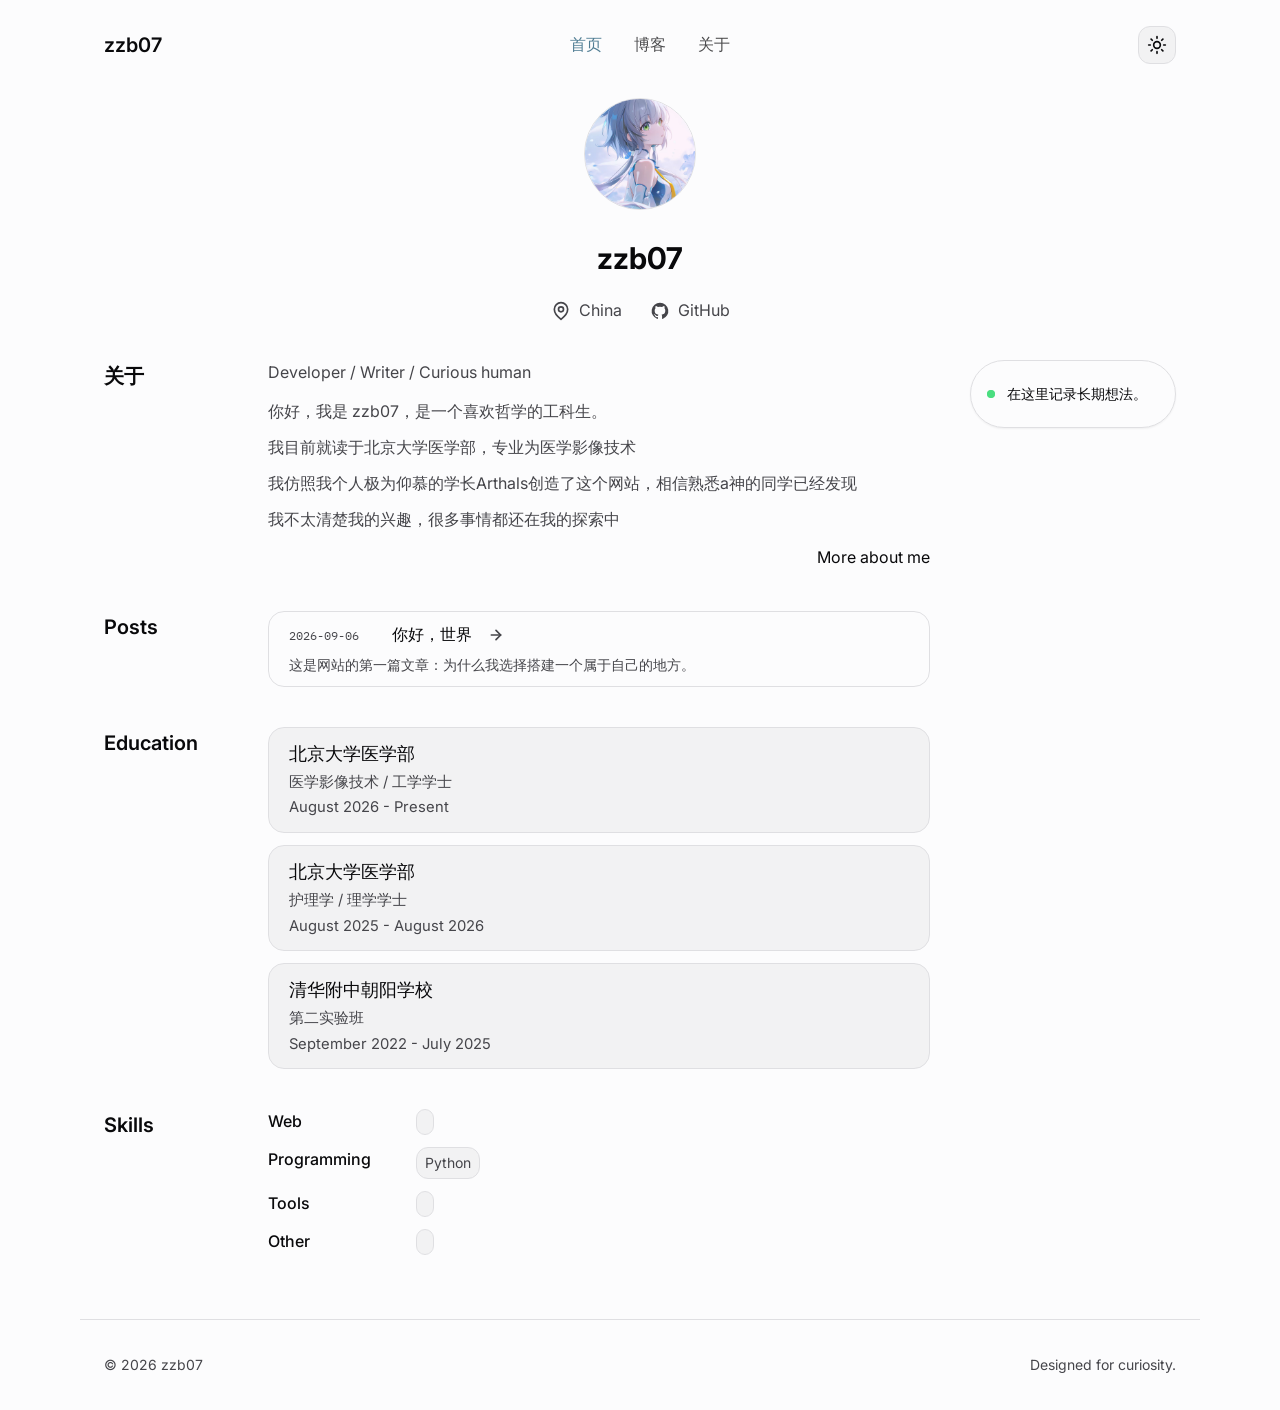
==== index.html @ 04422a49 "我的个人网站初版" ====
<!doctype html>
<html lang="zh-CN">
<head>
  <meta charset="utf-8">
  <meta name="viewport" content="width=device-width, initial-scale=1">
  <title>Home · zzb07</title>
  <meta name="description" content="zzb07 的个人主页与博客。">
  <link rel="preconnect" href="https://fonts.googleapis.com">
  <link rel="preconnect" href="https://fonts.gstatic.com" crossorigin>
  <link href="https://fonts.googleapis.com/css2?family=IBM+Plex+Mono:wght@400;500&family=Inter:wght@400;500;600;700&display=swap" rel="stylesheet">
  <link rel="stylesheet" href="assets/style.css">
  <script>
    if (localStorage.getItem("theme") === "dark" || (!localStorage.getItem("theme") && matchMedia("(prefers-color-scheme: dark)").matches)) {
      document.documentElement.classList.add("dark");
    }
  </script>
</head>
<body>
  <header class="site-header" id="site-header">
    <div class="container nav-inner">
      <a class="brand" href="./index.html">zzb07</a>
      <nav>
        <a href="./index.html">首页</a>
        <a href="./blog.html">博客</a>
        <a href="./about.html">关于</a>
      </nav>
      <div class="nav-actions">
        <button id="theme-toggle" class="icon-button" type="button" aria-label="切换深色模式">
          <svg viewBox="0 0 24 24" fill="none" stroke="currentColor" stroke-width="2" stroke-linecap="round" stroke-linejoin="round" class="theme-icon"><circle cx="12" cy="12" r="4"/><path d="M12 2v2M12 20v2M4.93 4.93l1.41 1.41M17.66 17.66l1.41 1.41M2 12h2M20 12h2M4.93 19.07l1.41-1.41M17.66 6.34l1.41-1.41"/></svg>
        </button>
      </div>
    </div>
  </header>

  <main class="home-shell">
    <section class="identity animate">
      <img class="avatar" src="./assets/avatar.jpg" alt="zzb07 的头像">
      <div class="identity-info">
        <h1>zzb07</h1>
        <div class="identity-meta">
          <span><svg viewBox="0 0 24 24" fill="none" stroke="currentColor" stroke-width="2" stroke-linecap="round" stroke-linejoin="round"><path d="M20 10c0 6-8 12-8 12S4 16 4 10a8 8 0 0 1 16 0Z"/><circle cx="12" cy="10" r="3"/></svg>China</span>
          <a href="https://github.com/bobo-824" target="_blank" rel="noreferrer"><svg viewBox="0 0 24 24" fill="currentColor"><path d="M12 2A10 10 0 0 0 8.84 21.5c.5.08.66-.22.66-.48v-1.7c-2.78.6-3.37-1.34-3.37-1.34-.45-1.16-1.11-1.47-1.11-1.47-.91-.62.07-.61.07-.61 1 .07 1.53 1.03 1.53 1.03.89 1.53 2.34 1.09 2.91.83.09-.65.35-1.09.63-1.34-2.22-.25-4.55-1.11-4.55-4.94 0-1.09.39-1.98 1.03-2.68-.1-.25-.45-1.27.1-2.65 0 0 .84-.27 2.75 1.02a9.58 9.58 0 0 1 5 0c1.91-1.29 2.75-1.02 2.75-1.02.55 1.38.2 2.4.1 2.65.64.7 1.03 1.59 1.03 2.68 0 3.84-2.34 4.68-4.57 4.93.36.31.68.92.68 1.85v2.74c0 .27.16.57.67.48A10 10 0 0 0 12 2Z"/></svg>GitHub</a>
        </div>
      </div>
    </section>

    <div class="home-columns">
      <div class="content animate">
        <section class="section-row">
          <h2>关于</h2>
          <div class="section-body">
            <p class="role-line">Developer / Writer / Curious human</p>
            <div class="about-text">
              <p>你好，我是 zzb07，是一个喜欢哲学的工科生。</p>
              <p>我目前就读于北京大学医学部，专业为医学影像技术</p>
              <p>我仿照我个人极为仰慕的学长Arthals创造了这个网站，相信熟悉a神的同学已经发现</p>
              <p>我不太清楚我的兴趣，很多事情都还在我的探索中</p>
            </div>
            <a class="chip link-chip" href="./about.html">More about me</a>
          </div>
        </section>

        <section class="section-row">
          <h2>Posts</h2>
          <div class="section-body post-stack" id="latest-posts"></div>
        </section>

        <section class="section-row">
          <h2>Education</h2>
          <div class="section-body card-stack">
            <a class="info-card" href="#" target="_blank" rel="noreferrer">
              <h3>北京大学医学部</h3>
              <p>医学影像技术 / 工学学士</p>
              <p>August 2026 - Present</p>
            </a>
            <a class="info-card" href="#" target="_blank" rel="noreferrer">
              <h3>北京大学医学部</h3>
              <p>护理学 / 理学学士</p>
              <p>August 2025 - August 2026</p>
            </a>
            <a class="info-card" href="#" target="_blank" rel="noreferrer">
              <h3>清华附中朝阳学校</h3>
              <p>第二实验班</p>
              <p>September 2022 - July 2025</p>
            </a>
          </div>
        </section>

        <section class="section-row">
          <h2>Skills</h2>
          <div class="section-body card-stack">
            <div class="skill-row"><h3>Web</h3><div class="skill-list"><span></span></div></div>
            <div class="skill-row"><h3>Programming</h3><div class="skill-list"><span>Python</span></div></div>
            <div class="skill-row"><h3>Tools</h3><div class="skill-list"><span></span></div></div>
            <div class="skill-row"><h3>Other</h3><div class="skill-list"><span></span></div></div>
          </div>
        </section>
      </div>

      <aside class="status-rail animate">
        <div class="status-card">
          <span class="status-dot"></span>
          <p>在这里记录长期想法。</p>
        </div>
      </aside>
    </div>
  </main>

  <footer class="site-footer">
    <div class="container footer-inner">
      <p>© 2026 zzb07</p>
      <p>Designed for curiosity.</p>
    </div>
  </footer>

  <script src="assets/main.js" type="module"></script>
</body>
</html>
---- assets/style.css ----
:root{--background:210 33% 99%;--foreground:240 10% 3.9%;--muted:240 4.8% 95%;--muted-foreground:240 3.8% 28.1%;--primary:200 29% 45%;--primary-foreground:0 0% 92.5%;--border:240 5.9% 88%;--radius:.5rem;--font:"Inter","Helvetica Neue",Arial,sans-serif;--mono:"IBM Plex Mono",ui-monospace,SFMono-Regular,Consolas,monospace}
html.dark{--background:240 20.54% 5.2%;--foreground:0 0% 98%;--muted:240 5.9% 12%;--muted-foreground:240 5% 74.9%;--primary:195 95% 85%;--primary-foreground:240 3.7% 15.9%;--border:240 3.7% 19.9%}
*{box-sizing:border-box;border-width:0;border-style:solid;border-color:hsl(var(--border))}html{scroll-behavior:smooth;color-scheme:light}html.dark{color-scheme:dark}body{margin:0;background:hsl(var(--background));color:hsl(var(--foreground));font-family:var(--font);font-size:16px;line-height:1.6;-webkit-font-smoothing:antialiased}
a{color:inherit;text-decoration:none;transition:color .2s ease}a:hover{color:hsl(var(--primary))}button{font:inherit;color:inherit;cursor:pointer}
.container{width:min(70rem,100%);margin-inline:auto;padding-inline:1.5rem}
.site-header{position:sticky;top:1rem;z-index:50;margin-bottom:2.5rem;border:1px solid transparent}.site-header.not-top{margin-inline:auto;border-color:hsl(var(--border));background:hsl(var(--background));box-shadow:0 10px 15px -3px rgb(24 24 27 / .08),0 4px 6px -4px rgb(24 24 27 / .06)}
.nav-inner{display:flex;align-items:center;justify-content:space-between;gap:1rem;min-height:56px}.brand{font-size:1.25rem;font-weight:600}.site-header nav{display:flex;gap:.5rem}.site-header nav a{padding:.5rem .75rem;font-weight:500;opacity:.72}.site-header nav a:hover,.site-header nav a.active{color:hsl(var(--primary));opacity:1}
.nav-actions{display:flex}.icon-button{display:inline-flex;align-items:center;justify-content:center;width:38px;height:38px;border:1px solid hsl(var(--border));border-radius:.75rem;background:hsl(var(--muted))}.icon-button:hover{color:hsl(var(--primary))}.theme-icon{width:20px;height:20px}
.home-shell{width:min(70rem,100%);margin-inline:auto;padding-inline:1.5rem}.identity{display:flex;flex-direction:column;align-items:center;gap:1.5rem;margin-bottom:2.25rem}.avatar{width:7rem;height:7rem;border:1px solid hsl(var(--border));border-radius:50%;object-fit:cover;background:hsl(var(--muted))}.identity-info{display:flex;flex-direction:column;align-items:center;gap:1rem}.identity h1{margin:0;font-size:1.875rem;font-weight:700}.identity-meta{display:flex;flex-wrap:wrap;justify-content:center;gap:1.75rem;color:hsl(var(--muted-foreground))}.identity-meta span,.identity-meta a{display:flex;align-items:center;gap:.5rem}.identity-meta svg{width:20px;height:20px}
.home-columns{display:grid;grid-template-columns:1fr;gap:2.5rem}.content{display:flex;flex-direction:column;gap:2.5rem}.section-row{display:flex;flex-direction:column;gap:1.25rem}.section-row h2{margin:0;font-size:1.25rem;font-weight:600;min-width:9rem}.section-body{flex:1;display:flex;flex-direction:column;gap:.75rem}
.role-line{margin:0;color:hsl(var(--muted-foreground))}.about-text{display:flex;flex-direction:column;gap:.5rem;color:hsl(var(--muted-foreground));line-height:1.75}.about-text p{margin:0}.link-chip{align-self:end}
.post-stack{gap:.5rem}.post-item{position:relative;display:flex;flex-direction:column;border:1px solid hsl(var(--border));border-radius:1rem;background:hsl(var(--background));padding:.625rem 1.25rem;transition:.2s ease}.post-item:hover{background:hsl(var(--muted));color:hsl(var(--foreground))}.post-link{display:flex;flex-direction:column;gap:.5rem}.post-item time{min-width:95px;padding:.25rem 0;color:hsl(var(--muted-foreground));font-family:var(--mono);font-size:.75rem}.post-title-row{display:flex;justify-content:space-between;gap:1rem}.post-title{font-weight:500}.post-excerpt{margin:.25rem 0 0;color:hsl(var(--muted-foreground));font-size:.9rem}.arrow{flex:none;align-self:center;width:16px;height:16px;color:hsl(var(--muted-foreground));transition:.2s ease}.post-item:hover .arrow{color:hsl(var(--primary));transform:translateX(3px)}
.card-stack{gap:.75rem}.info-card{position:relative;display:block;border:1px solid hsl(var(--border));border-radius:1rem;background:hsl(var(--muted));padding:.75rem 1.25rem;transition:.2s ease}.info-card:hover{border-color:hsl(var(--foreground)/.25);box-shadow:0 1px 2px rgb(0 0 0/.06);color:hsl(var(--foreground))}.info-card h2,.info-card h3{margin:0;font-size:1.125rem;font-weight:500}.info-card p{margin:.125rem 0 0;color:hsl(var(--muted-foreground));font-size:.925rem}
.skill-row{display:flex;flex-direction:column;gap:.5rem}.skill-row h3{margin:0;width:100%;font-size:1rem;font-weight:500}.skill-list{display:flex;flex-wrap:wrap;gap:.5rem 1rem}.skill-list span{display:inline-flex;align-items:center;border:1px solid hsl(var(--border));border-radius:.75rem;background:hsl(var(--muted));padding:.25rem .5rem;color:hsl(var(--muted-foreground));font-size:.875rem}
.status-rail{display:none}.status-card{display:flex;align-items:center;gap:.75rem;border:1px solid hsl(var(--border));border-radius:999px;padding:.5rem 1rem;background:hsl(var(--background));box-shadow:0 1px 2px rgb(0 0 0/.05);font-weight:500;font-size:.875rem}.status-dot{position:relative;width:8px;height:8px;border-radius:50%;background:#4ade80}.status-dot:after{content:"";position:absolute;inset:0;border:1px solid #4ade80;border-radius:50%;animation:pulse 2s infinite}
.page{padding:4rem 0}.page-title h1{margin:0;font-size:2.25rem;font-weight:700}.page-title{margin-bottom:2.5rem}.post-list{display:flex;flex-direction:column;gap:.75rem}
.article-page{padding:3rem 0}.prose{max-width:720px}.prose h1{font-size:2.25rem;font-weight:600;line-height:1.15;margin:0 0 1rem}.prose h2{font-size:1.75rem;font-weight:600;line-height:1.25;margin:1.75em 0 .5em}.prose p{margin:1em 0;line-height:1.75;color:hsl(var(--muted-foreground))}.prose ul{margin:1em 0;padding-left:1.5rem}.prose li{margin:.35em 0}.prose a{text-decoration:underline;font-weight:500}.prose pre{margin:1em 0;padding:.85rem 1rem;border-radius:.75rem;background:hsl(var(--muted));overflow:auto}.prose code{font-family:var(--mono);font-size:.9em}
.site-footer{margin-top:4rem;padding-bottom:1.25rem}.footer-inner{border-top:1px solid hsl(var(--border));padding-top:1.25rem;display:flex;justify-content:space-between;gap:1rem;color:hsl(var(--muted-foreground));font-size:.875rem}.animate{animation:fade-in-up .3s ease forwards}@keyframes fade-in-up{from{transform:translateY(2rem);opacity:0}to{transform:translateY(0);opacity:1}}
@keyframes pulse{0%,100%{opacity:1}50%{opacity:.4}}
@media(min-width:768px){.home-columns{grid-template-columns:4fr 1fr}.section-row{flex-direction:row;gap:0}.section-row h2{margin-right:1.25rem}.skill-row{flex-direction:row;gap:1.25rem}.skill-row h3{width:20%}.skill-list{width:80%}.post-link{flex-direction:row}.status-rail{display:block}}
@media(max-width:640px){.site-header nav a{padding:.35rem .5rem}.identity-meta{gap:1rem}.footer-inner{flex-direction:column;text-align:center}}
@media(prefers-reduced-motion:reduce){.animate{animation:none;opacity:1}.status-dot:after{animation:none}}
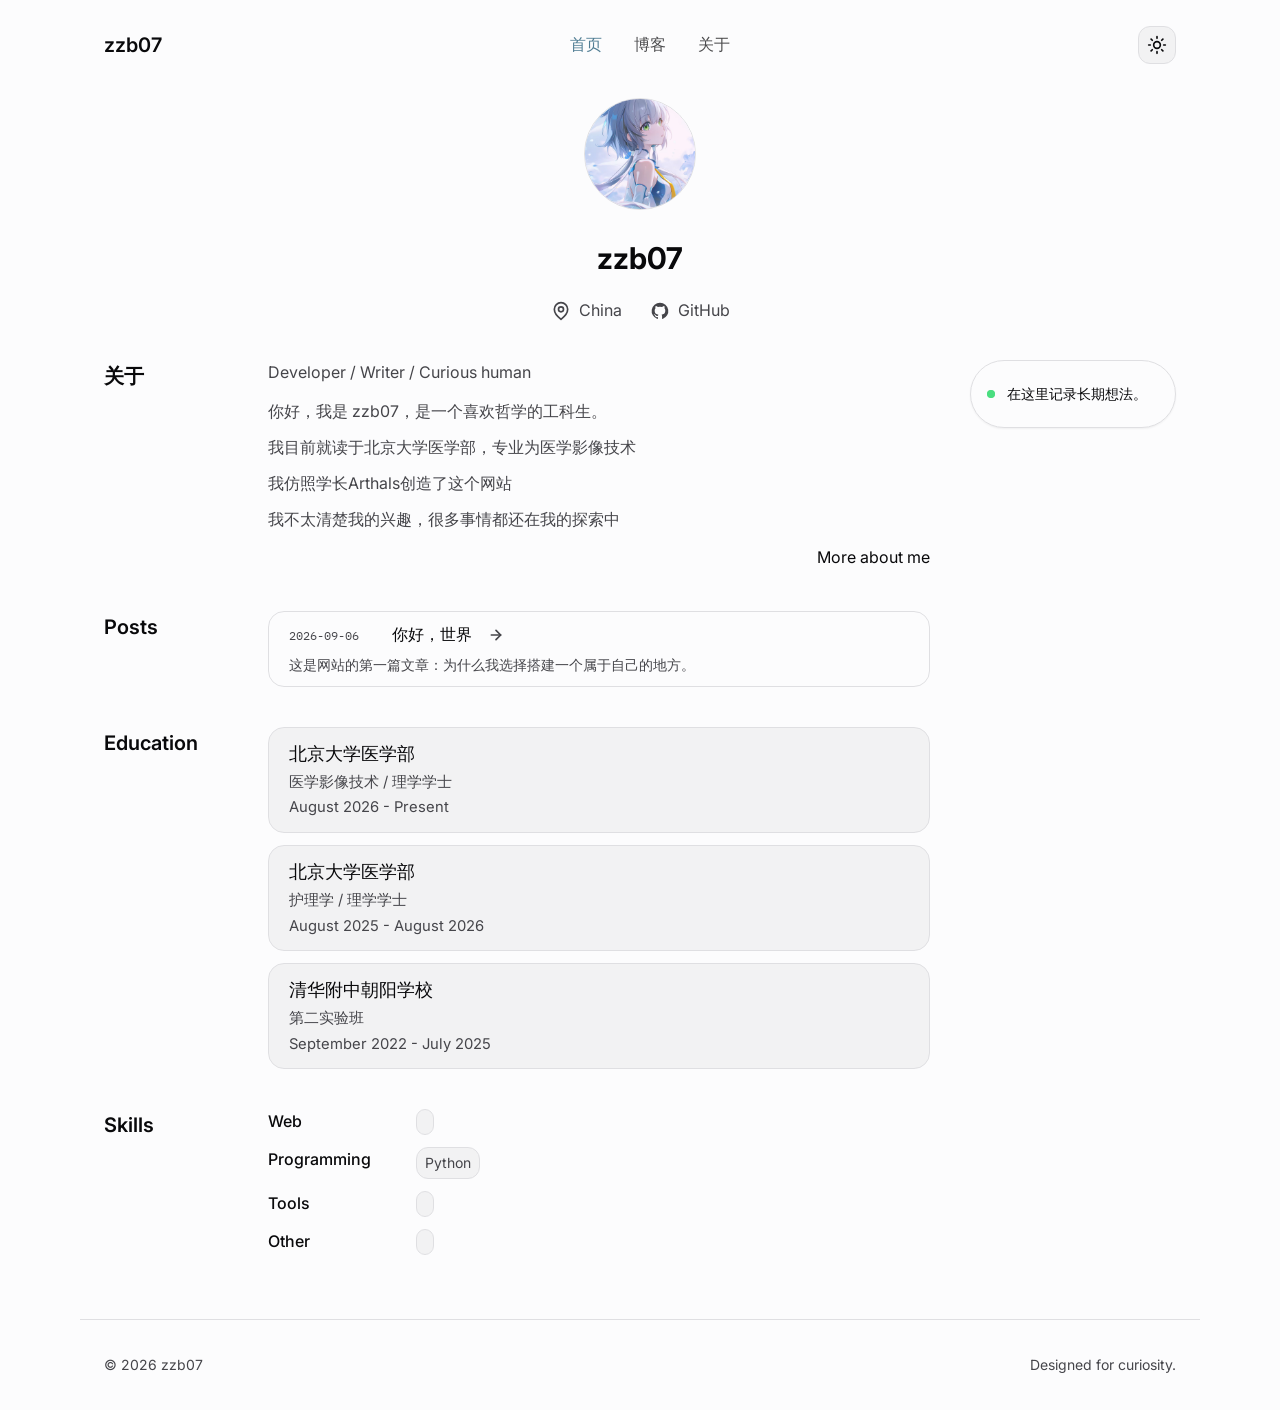
==== commit 8290f2a2: "¸üÐ¹ØÓÚҳÃæ" ====
--- a/index.html
+++ b/index.html
@@ -53,7 +53,7 @@
             <div class="about-text">
               <p>你好，我是 zzb07，是一个喜欢哲学的工科生。</p>
               <p>我目前就读于北京大学医学部，专业为医学影像技术</p>
-              <p>我仿照我个人极为仰慕的学长Arthals创造了这个网站，相信熟悉a神的同学已经发现</p>
+              <p>我仿照学长Arthals创造了这个网站</p>
               <p>我不太清楚我的兴趣，很多事情都还在我的探索中</p>
             </div>
             <a class="chip link-chip" href="./about.html">More about me</a>
@@ -70,7 +70,7 @@
           <div class="section-body card-stack">
             <a class="info-card" href="#" target="_blank" rel="noreferrer">
               <h3>北京大学医学部</h3>
-              <p>医学影像技术 / 工学学士</p>
+              <p>医学影像技术 / 理学学士</p>
               <p>August 2026 - Present</p>
             </a>
             <a class="info-card" href="#" target="_blank" rel="noreferrer">
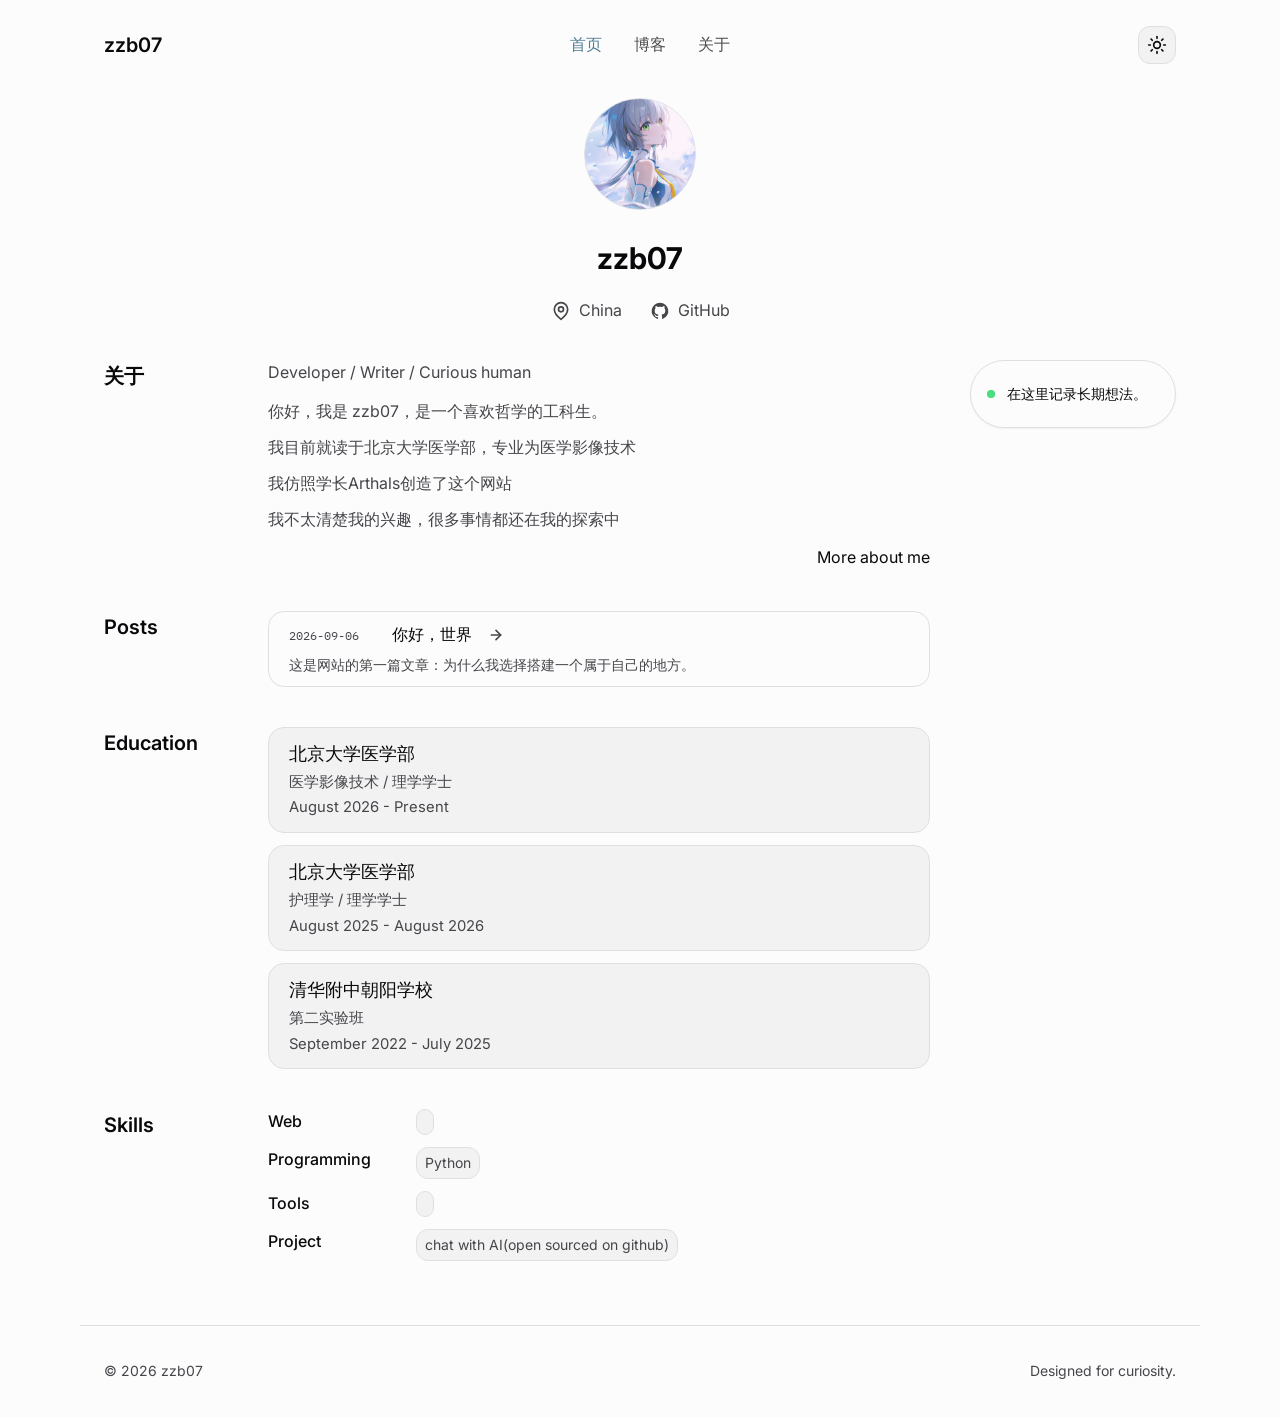
==== commit f1dfc7e1: "¸üÐ¹ØÓÚҳÃæ" ====
--- a/index.html
+++ b/index.html
@@ -92,7 +92,7 @@
             <div class="skill-row"><h3>Web</h3><div class="skill-list"><span></span></div></div>
             <div class="skill-row"><h3>Programming</h3><div class="skill-list"><span>Python</span></div></div>
             <div class="skill-row"><h3>Tools</h3><div class="skill-list"><span></span></div></div>
-            <div class="skill-row"><h3>Other</h3><div class="skill-list"><span></span></div></div>
+            <div class="skill-row"><h3>Project</h3><div class="skill-list"><span>chat with AI(open sourced on github)</span></div></div>
           </div>
         </section>
       </div>
